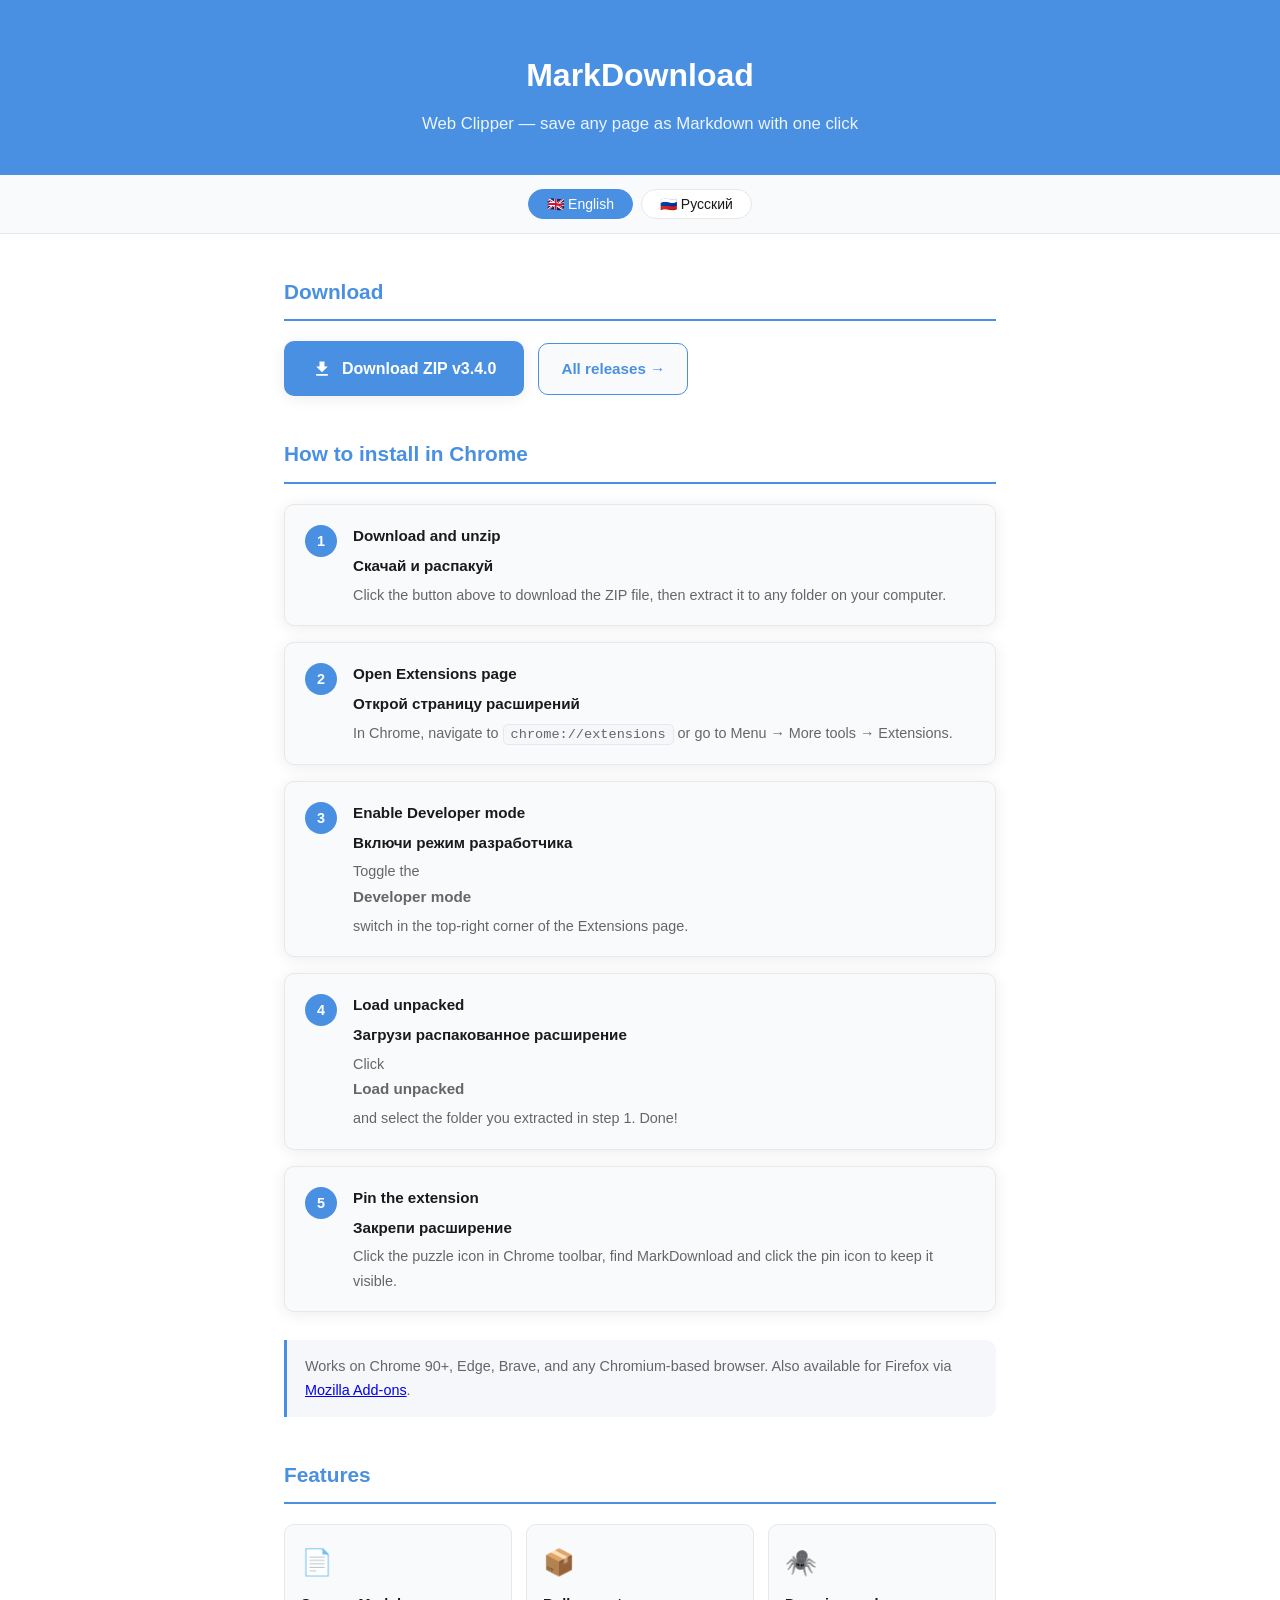
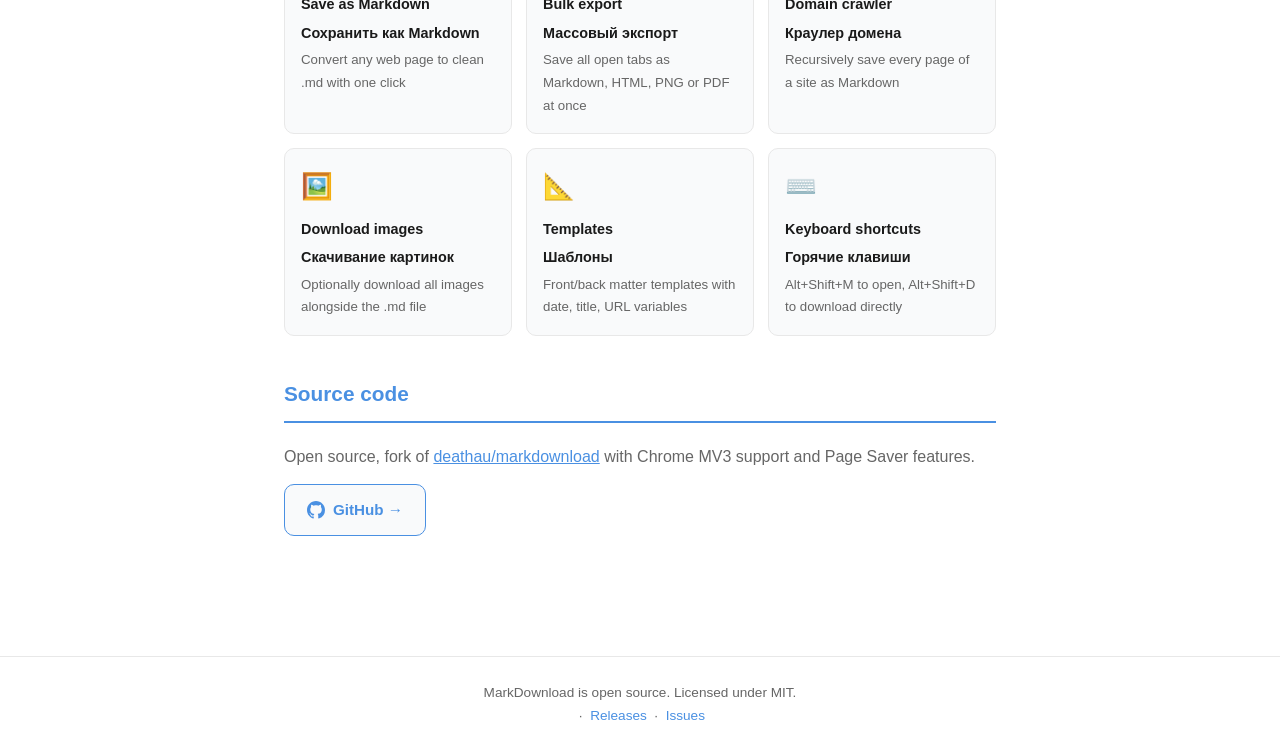
==== docs/index.html @ ad4c05be "Add GitHub Pages installation guide with EN/RU language switcher" ====
<!DOCTYPE html>
<html lang="en">
<head>
  <meta charset="UTF-8">
  <meta name="viewport" content="width=device-width, initial-scale=1.0">
  <title>MarkDownload — Installation Guide</title>
  <style>
    :root {
      --primary: #4A90E2;
      --bg: #ffffff;
      --fg: #1a1a1a;
      --muted: #666;
      --border: #e8e8e8;
      --code-bg: #f5f7fa;
      --card: #f9fafb;
      --radius: 10px;
      --shadow: 0 2px 16px rgba(0,0,0,0.08);
    }
    @media (prefers-color-scheme: dark) {
      :root {
        --bg: #1a1a2e;
        --fg: #e8e8e8;
        --muted: #999;
        --border: #2e2e4a;
        --code-bg: #252540;
        --card: #20203a;
        --shadow: 0 2px 16px rgba(0,0,0,0.4);
      }
    }
    * { box-sizing: border-box; margin: 0; padding: 0; }
    body {
      font-family: -apple-system, BlinkMacSystemFont, "Segoe UI", Roboto, sans-serif;
      background: var(--bg);
      color: var(--fg);
      line-height: 1.7;
      font-size: 16px;
    }
    header {
      background: var(--primary);
      color: #fff;
      padding: 48px 24px 36px;
      text-align: center;
    }
    header img { width: 72px; height: 72px; margin-bottom: 16px; border-radius: 16px; }
    header h1 { font-size: 2rem; font-weight: 700; margin-bottom: 8px; }
    header p { font-size: 1.05rem; opacity: 0.9; max-width: 520px; margin: 0 auto; }
    .lang-bar {
      display: flex;
      justify-content: center;
      gap: 8px;
      padding: 14px;
      background: var(--card);
      border-bottom: 1px solid var(--border);
    }
    .lang-btn {
      padding: 6px 18px;
      border: 1px solid var(--border);
      border-radius: 20px;
      background: var(--bg);
      color: var(--fg);
      cursor: pointer;
      font-size: 0.875rem;
      transition: all 0.2s;
    }
    .lang-btn.active {
      background: var(--primary);
      color: #fff;
      border-color: var(--primary);
    }
    .container { max-width: 760px; margin: 0 auto; padding: 40px 24px 80px; }
    .section { margin-bottom: 40px; }
    h2 {
      font-size: 1.3rem;
      font-weight: 700;
      margin-bottom: 20px;
      padding-bottom: 10px;
      border-bottom: 2px solid var(--primary);
      color: var(--primary);
    }
    .steps { display: flex; flex-direction: column; gap: 16px; }
    .step {
      display: flex;
      gap: 16px;
      background: var(--card);
      border: 1px solid var(--border);
      border-radius: var(--radius);
      padding: 18px 20px;
      box-shadow: var(--shadow);
    }
    .step-num {
      flex-shrink: 0;
      width: 32px;
      height: 32px;
      border-radius: 50%;
      background: var(--primary);
      color: #fff;
      display: flex;
      align-items: center;
      justify-content: center;
      font-weight: 700;
      font-size: 0.9rem;
      margin-top: 2px;
    }
    .step-body strong { display: block; margin-bottom: 4px; font-size: 0.95rem; }
    .step-body span { color: var(--muted); font-size: 0.9rem; }
    code {
      background: var(--code-bg);
      border: 1px solid var(--border);
      padding: 2px 7px;
      border-radius: 5px;
      font-family: "SF Mono", "Fira Code", monospace;
      font-size: 0.85rem;
    }
    .download-btn {
      display: inline-flex;
      align-items: center;
      gap: 10px;
      background: var(--primary);
      color: #fff;
      text-decoration: none;
      padding: 14px 28px;
      border-radius: var(--radius);
      font-weight: 600;
      font-size: 1rem;
      box-shadow: var(--shadow);
      transition: opacity 0.2s, transform 0.15s;
    }
    .download-btn:hover { opacity: 0.88; transform: translateY(-1px); }
    .download-btn svg { width: 20px; height: 20px; fill: #fff; }
    .btn-row { display: flex; gap: 14px; flex-wrap: wrap; align-items: center; margin-top: 8px; }
    .alt-btn {
      display: inline-flex;
      align-items: center;
      gap: 8px;
      background: var(--card);
      color: var(--primary);
      text-decoration: none;
      padding: 12px 22px;
      border-radius: var(--radius);
      font-weight: 600;
      font-size: 0.95rem;
      border: 1px solid var(--primary);
      transition: all 0.2s;
    }
    .alt-btn:hover { background: var(--primary); color: #fff; }
    .feature-grid {
      display: grid;
      grid-template-columns: repeat(auto-fill, minmax(220px, 1fr));
      gap: 14px;
    }
    .feature-card {
      background: var(--card);
      border: 1px solid var(--border);
      border-radius: var(--radius);
      padding: 16px;
    }
    .feature-card .icon { font-size: 1.6rem; margin-bottom: 8px; }
    .feature-card strong { display: block; margin-bottom: 4px; font-size: 0.9rem; }
    .feature-card span { color: var(--muted); font-size: 0.83rem; }
    .note {
      background: var(--code-bg);
      border-left: 3px solid var(--primary);
      padding: 14px 18px;
      border-radius: 0 var(--radius) var(--radius) 0;
      font-size: 0.9rem;
      color: var(--muted);
    }
    footer {
      text-align: center;
      padding: 24px;
      font-size: 0.85rem;
      color: var(--muted);
      border-top: 1px solid var(--border);
    }
    footer a { color: var(--primary); text-decoration: none; }
    [data-lang] { display: none; }
    [data-lang].visible { display: block; }
    .inline-flex { display: inline-flex !important; }
  </style>
</head>
<body>

<header>
  <img src="https://raw.githubusercontent.com/neo37/markdownload/main/src/icons/appicon-128x128.png"
       onerror="this.style.display='none'" alt="MarkDownload icon">
  <h1>MarkDownload</h1>
  <p data-lang="en" class="visible">Web Clipper — save any page as Markdown with one click</p>
  <p data-lang="ru">Веб-клипер — сохраняй любую страницу как Markdown одним кликом</p>
</header>

<div class="lang-bar">
  <button class="lang-btn active" onclick="setLang('en')">🇬🇧 English</button>
  <button class="lang-btn" onclick="setLang('ru')">🇷🇺 Русский</button>
</div>

<div class="container">

  <!-- DOWNLOAD SECTION -->
  <div class="section">
    <h2 data-lang="en" class="visible">Download</h2>
    <h2 data-lang="ru">Скачать</h2>

    <div class="btn-row">
      <a class="download-btn" href="https://github.com/neo37/markdownload/releases/latest/download/markdownload-v3.4.0.zip" id="dl-zip">
        <svg viewBox="0 0 24 24"><path d="M19 9h-4V3H9v6H5l7 7 7-7zM5 18v2h14v-2H5z"/></svg>
        <span data-lang="en" class="visible">Download ZIP v3.4.0</span>
        <span data-lang="ru">Скачать ZIP v3.4.0</span>
      </a>
      <a class="alt-btn" href="https://github.com/neo37/markdownload/releases/latest" target="_blank">
        <span data-lang="en" class="visible">All releases →</span>
        <span data-lang="ru">Все релизы →</span>
      </a>
    </div>
  </div>

  <!-- INSTALL SECTION -->
  <div class="section">
    <h2 data-lang="en" class="visible">How to install in Chrome</h2>
    <h2 data-lang="ru">Как установить в Chrome</h2>

    <div class="steps">
      <div class="step">
        <div class="step-num">1</div>
        <div class="step-body">
          <strong data-lang="en" class="visible">Download and unzip</strong>
          <strong data-lang="ru">Скачай и распакуй</strong>
          <span data-lang="en" class="visible">Click the button above to download the ZIP file, then extract it to any folder on your computer.</span>
          <span data-lang="ru">Нажми кнопку выше, скачай ZIP-архив и распакуй его в любую папку на компьютере.</span>
        </div>
      </div>
      <div class="step">
        <div class="step-num">2</div>
        <div class="step-body">
          <strong data-lang="en" class="visible">Open Extensions page</strong>
          <strong data-lang="ru">Открой страницу расширений</strong>
          <span data-lang="en" class="visible">In Chrome, navigate to <code>chrome://extensions</code> or go to Menu → More tools → Extensions.</span>
          <span data-lang="ru">В Chrome открой <code>chrome://extensions</code> или перейди в Меню → Дополнительные инструменты → Расширения.</span>
        </div>
      </div>
      <div class="step">
        <div class="step-num">3</div>
        <div class="step-body">
          <strong data-lang="en" class="visible">Enable Developer mode</strong>
          <strong data-lang="ru">Включи режим разработчика</strong>
          <span data-lang="en" class="visible">Toggle the <strong>Developer mode</strong> switch in the top-right corner of the Extensions page.</span>
          <span data-lang="ru">Переключи тумблер <strong>Режим разработчика</strong> в правом верхнем углу страницы расширений.</span>
        </div>
      </div>
      <div class="step">
        <div class="step-num">4</div>
        <div class="step-body">
          <strong data-lang="en" class="visible">Load unpacked</strong>
          <strong data-lang="ru">Загрузи распакованное расширение</strong>
          <span data-lang="en" class="visible">Click <strong>Load unpacked</strong> and select the folder you extracted in step 1. Done!</span>
          <span data-lang="ru">Нажми <strong>Загрузить распакованное</strong> и выбери папку из шага 1. Готово!</span>
        </div>
      </div>
      <div class="step">
        <div class="step-num">5</div>
        <div class="step-body">
          <strong data-lang="en" class="visible">Pin the extension</strong>
          <strong data-lang="ru">Закрепи расширение</strong>
          <span data-lang="en" class="visible">Click the puzzle icon in Chrome toolbar, find MarkDownload and click the pin icon to keep it visible.</span>
          <span data-lang="ru">Нажми иконку пазла на панели Chrome, найди MarkDownload и нажми иконку закрепления.</span>
        </div>
      </div>
    </div>

    <br>
    <div class="note" data-lang="en">
      Works on Chrome 90+, Edge, Brave, and any Chromium-based browser. Also available for Firefox via <a href="https://addons.mozilla.org/en-US/firefox/addon/markdownload/" target="_blank">Mozilla Add-ons</a>.
    </div>
    <div class="note" data-lang="ru">
      Работает в Chrome 90+, Edge, Brave и любом браузере на Chromium. Также доступно для Firefox через <a href="https://addons.mozilla.org/ru/firefox/addon/markdownload/" target="_blank">Mozilla Add-ons</a>.
    </div>
  </div>

  <!-- FEATURES SECTION -->
  <div class="section">
    <h2 data-lang="en" class="visible">Features</h2>
    <h2 data-lang="ru">Возможности</h2>

    <div class="feature-grid">
      <div class="feature-card">
        <div class="icon">📄</div>
        <strong data-lang="en" class="visible">Save as Markdown</strong>
        <strong data-lang="ru">Сохранить как Markdown</strong>
        <span data-lang="en" class="visible">Convert any web page to clean .md with one click</span>
        <span data-lang="ru">Конвертируй любую страницу в чистый .md одним кликом</span>
      </div>
      <div class="feature-card">
        <div class="icon">📦</div>
        <strong data-lang="en" class="visible">Bulk export</strong>
        <strong data-lang="ru">Массовый экспорт</strong>
        <span data-lang="en" class="visible">Save all open tabs as Markdown, HTML, PNG or PDF at once</span>
        <span data-lang="ru">Сохрани все вкладки как Markdown, HTML, PNG или PDF одним действием</span>
      </div>
      <div class="feature-card">
        <div class="icon">🕷️</div>
        <strong data-lang="en" class="visible">Domain crawler</strong>
        <strong data-lang="ru">Краулер домена</strong>
        <span data-lang="en" class="visible">Recursively save every page of a site as Markdown</span>
        <span data-lang="ru">Рекурсивно сохрани весь сайт как Markdown</span>
      </div>
      <div class="feature-card">
        <div class="icon">🖼️</div>
        <strong data-lang="en" class="visible">Download images</strong>
        <strong data-lang="ru">Скачивание картинок</strong>
        <span data-lang="en" class="visible">Optionally download all images alongside the .md file</span>
        <span data-lang="ru">Опционально скачивай все изображения вместе с .md файлом</span>
      </div>
      <div class="feature-card">
        <div class="icon">📐</div>
        <strong data-lang="en" class="visible">Templates</strong>
        <strong data-lang="ru">Шаблоны</strong>
        <span data-lang="en" class="visible">Front/back matter templates with date, title, URL variables</span>
        <span data-lang="ru">Шаблоны front/back matter с переменными: дата, заголовок, URL</span>
      </div>
      <div class="feature-card">
        <div class="icon">⌨️</div>
        <strong data-lang="en" class="visible">Keyboard shortcuts</strong>
        <strong data-lang="ru">Горячие клавиши</strong>
        <span data-lang="en" class="visible">Alt+Shift+M to open, Alt+Shift+D to download directly</span>
        <span data-lang="ru">Alt+Shift+M для открытия, Alt+Shift+D для сохранения</span>
      </div>
    </div>
  </div>

  <!-- SOURCE SECTION -->
  <div class="section">
    <h2 data-lang="en" class="visible">Source code</h2>
    <h2 data-lang="ru">Исходный код</h2>
    <p data-lang="en" class="visible" style="margin-bottom:14px;color:var(--muted)">
      Open source, fork of <a href="https://github.com/deathau/markdownload" target="_blank" style="color:var(--primary)">deathau/markdownload</a> with Chrome MV3 support and Page Saver features.
    </p>
    <p data-lang="ru" style="margin-bottom:14px;color:var(--muted)">
      Открытый исходный код, форк <a href="https://github.com/deathau/markdownload" target="_blank" style="color:var(--primary)">deathau/markdownload</a> с поддержкой Chrome MV3 и функциями Page Saver.
    </p>
    <a class="alt-btn" href="https://github.com/neo37/markdownload" target="_blank">
      <svg width="18" height="18" viewBox="0 0 24 24" fill="currentColor"><path d="M12 0C5.37 0 0 5.37 0 12c0 5.31 3.435 9.795 8.205 11.385.6.105.825-.255.825-.57 0-.285-.015-1.23-.015-2.235-3.015.555-3.795-.735-4.035-1.41-.135-.345-.72-1.41-1.23-1.695-.42-.225-1.02-.78-.015-.795.945-.015 1.62.87 1.845 1.23 1.08 1.815 2.805 1.305 3.495.99.105-.78.42-1.305.765-1.605-2.67-.3-5.46-1.335-5.46-5.925 0-1.305.465-2.385 1.23-3.225-.12-.3-.54-1.53.12-3.18 0 0 1.005-.315 3.3 1.23.96-.27 1.98-.405 3-.405s2.04.135 3 .405c2.295-1.56 3.3-1.23 3.3-1.23.66 1.65.24 2.88.12 3.18.765.84 1.23 1.905 1.23 3.225 0 4.605-2.805 5.625-5.475 5.925.435.375.81 1.095.81 2.22 0 1.605-.015 2.895-.015 3.3 0 .315.225.69.825.57A12.02 12.02 0 0 0 24 12c0-6.63-5.37-12-12-12z"/></svg>
      GitHub →
    </a>
  </div>

</div>

<footer>
  <span data-lang="en" class="visible">MarkDownload is open source. Licensed under MIT.</span>
  <span data-lang="ru">MarkDownload — открытый исходный код. Лицензия MIT.</span>
  &nbsp;·&nbsp;
  <a href="https://github.com/neo37/markdownload/releases" target="_blank">Releases</a>
  &nbsp;·&nbsp;
  <a href="https://github.com/neo37/markdownload/issues" target="_blank">Issues</a>
</footer>

<script>
  const LANGS = ['en', 'ru'];

  function setLang(lang) {
    document.documentElement.lang = lang;
    LANGS.forEach(l => {
      document.querySelectorAll(`[data-lang="${l}"]`).forEach(el => {
        el.classList.toggle('visible', l === lang);
      });
      document.querySelectorAll('.lang-btn').forEach((btn, i) => {
        btn.classList.toggle('active', LANGS[i] === lang);
      });
    });
    localStorage.setItem('lang', lang);
  }

  // Auto-detect language
  const saved = localStorage.getItem('lang');
  const browser = (navigator.language || navigator.userLanguage || 'en').substring(0, 2).toLowerCase();
  setLang(saved || (browser === 'ru' ? 'ru' : 'en'));
</script>

</body>
</html>
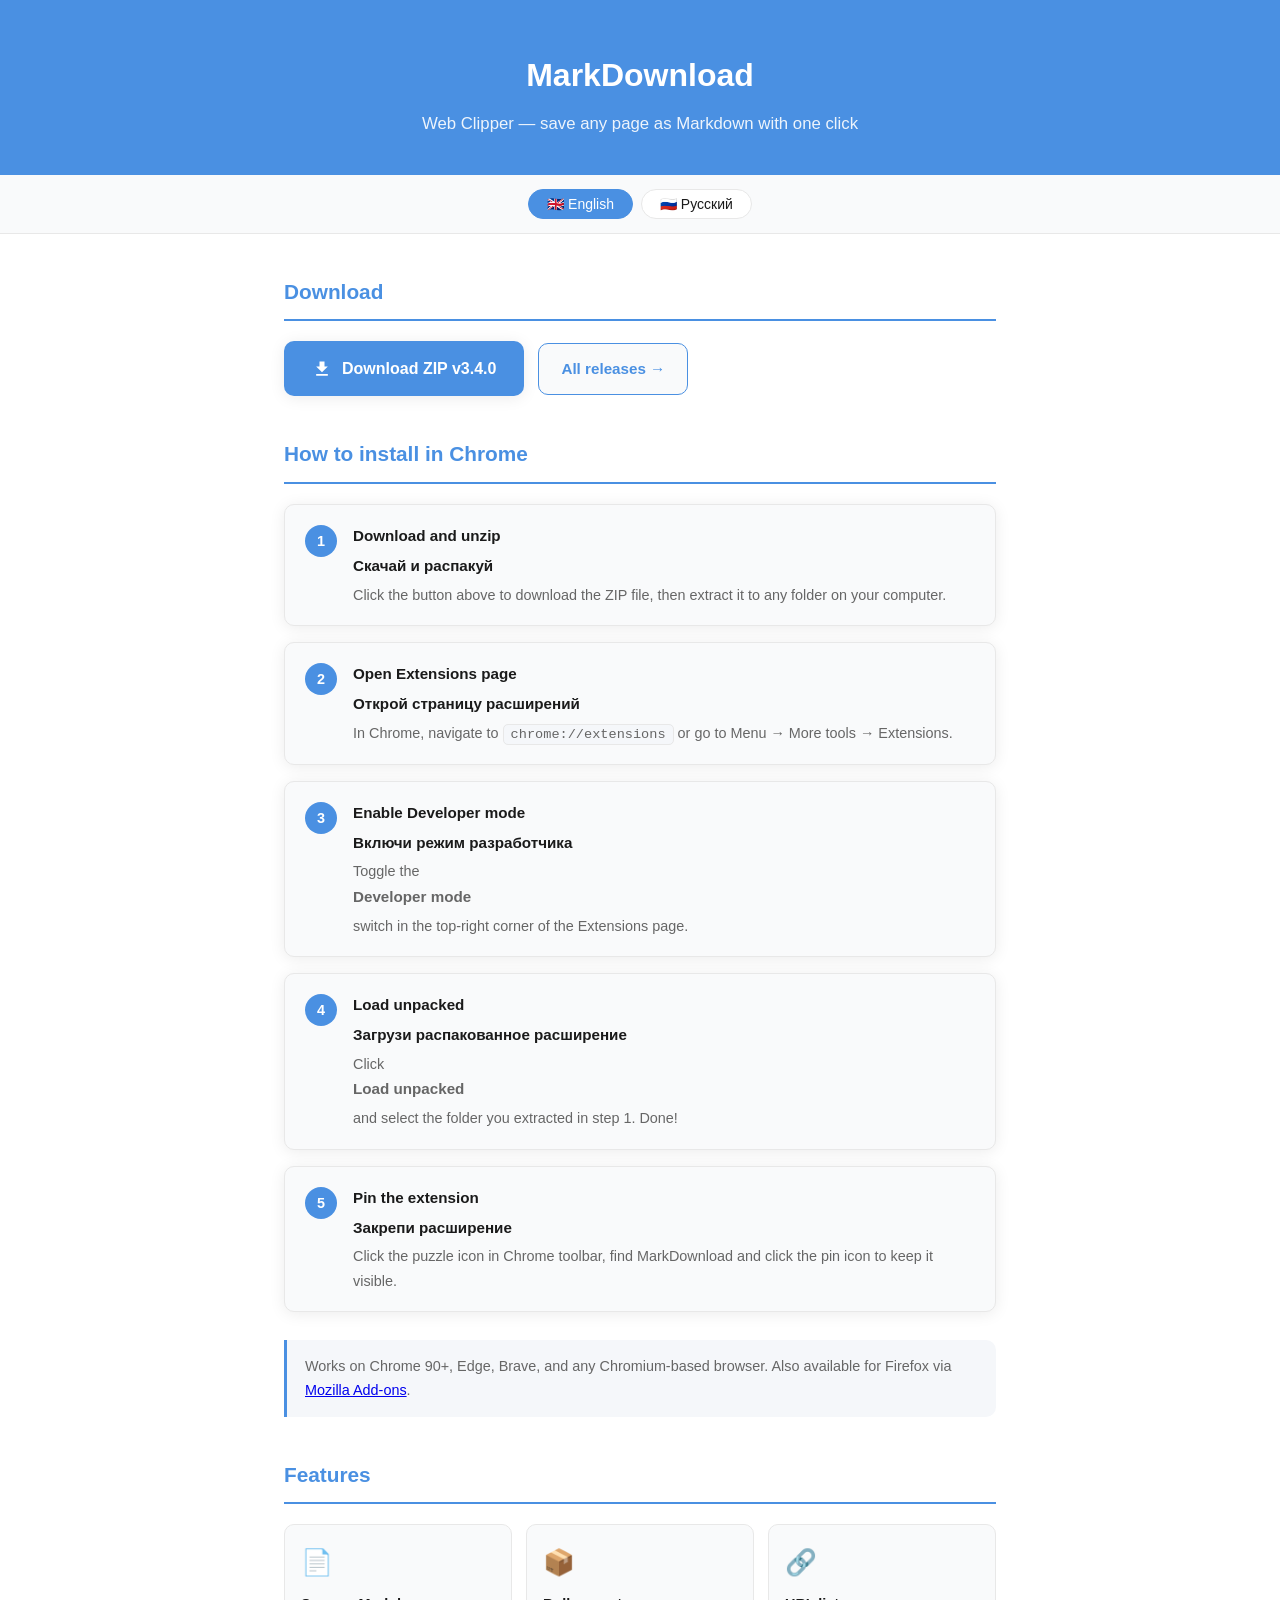
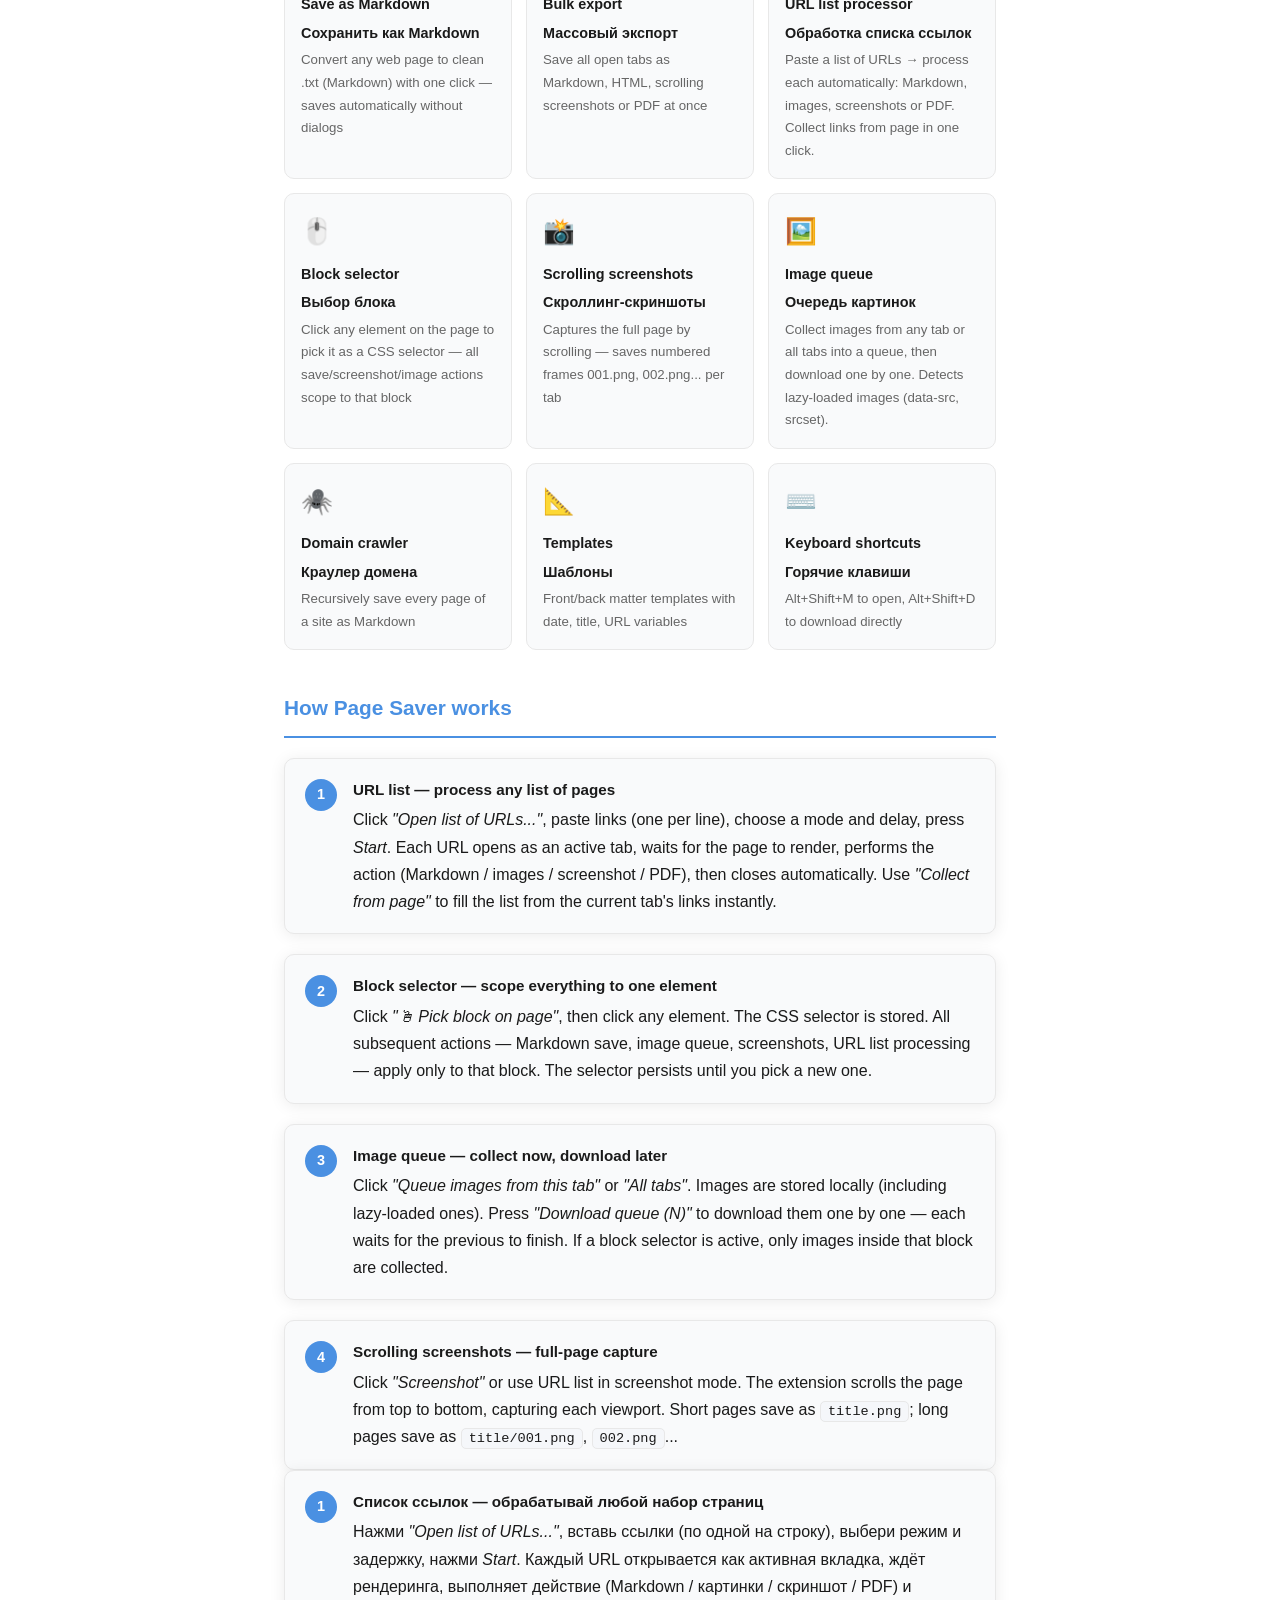
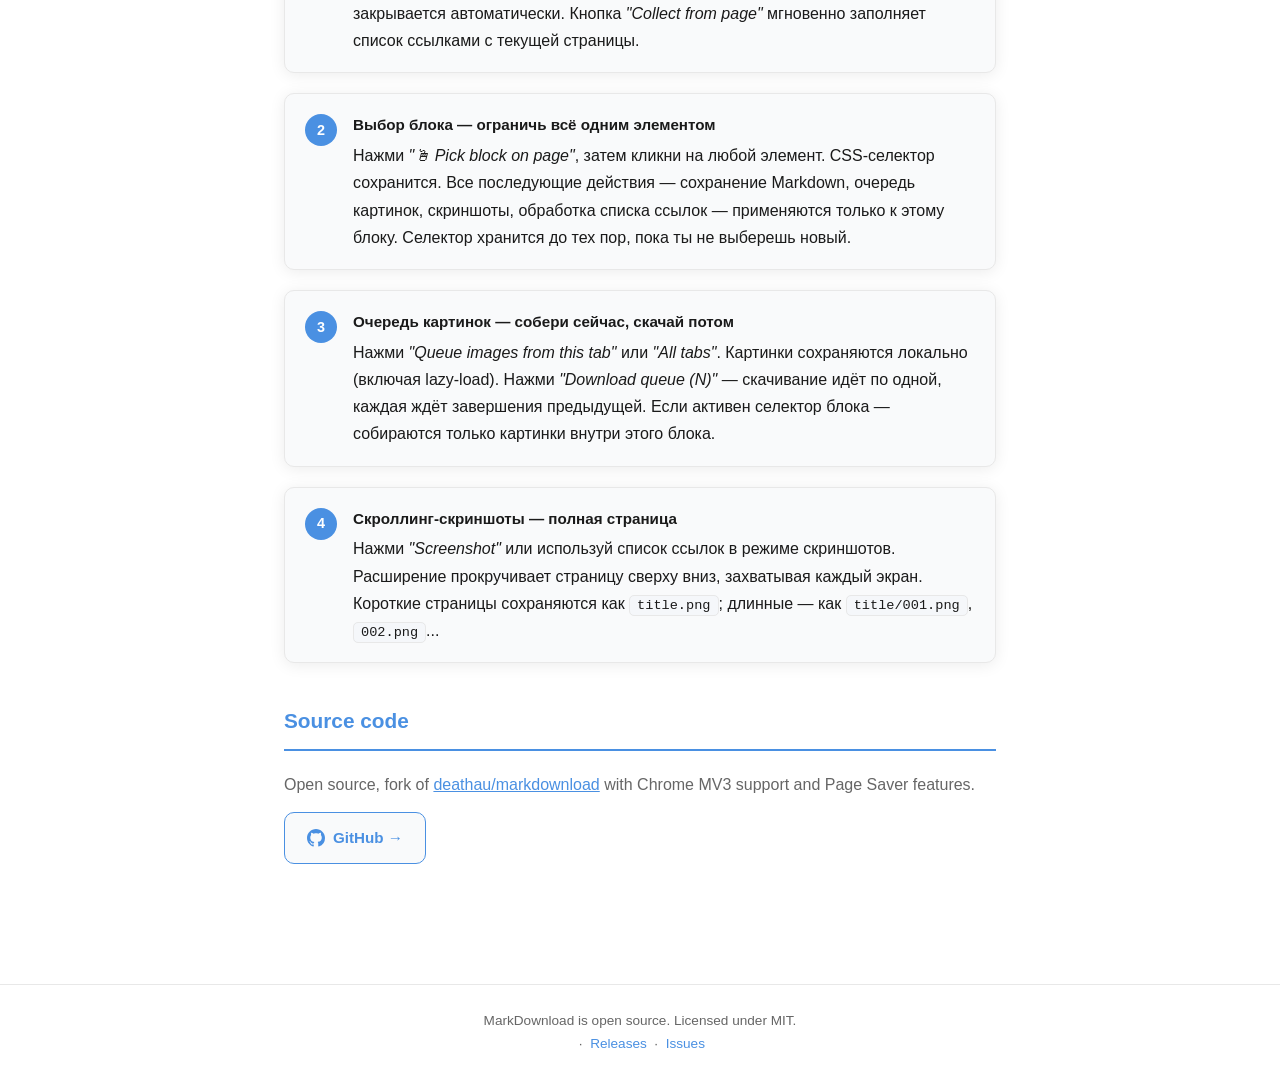
==== commit fc3c806a: "Update docs: add 3.5.0 features and How Page Saver works section New feature cards: URL list process" ====
--- a/docs/index.html
+++ b/docs/index.html
@@ -285,15 +285,43 @@
         <div class="icon">📄</div>
         <strong data-lang="en" class="visible">Save as Markdown</strong>
         <strong data-lang="ru">Сохранить как Markdown</strong>
-        <span data-lang="en" class="visible">Convert any web page to clean .md with one click</span>
-        <span data-lang="ru">Конвертируй любую страницу в чистый .md одним кликом</span>
+        <span data-lang="en" class="visible">Convert any web page to clean .txt (Markdown) with one click — saves automatically without dialogs</span>
+        <span data-lang="ru">Конвертируй любую страницу в .txt (Markdown) одним кликом — сохраняется автоматически без диалогов</span>
       </div>
       <div class="feature-card">
         <div class="icon">📦</div>
         <strong data-lang="en" class="visible">Bulk export</strong>
         <strong data-lang="ru">Массовый экспорт</strong>
-        <span data-lang="en" class="visible">Save all open tabs as Markdown, HTML, PNG or PDF at once</span>
-        <span data-lang="ru">Сохрани все вкладки как Markdown, HTML, PNG или PDF одним действием</span>
+        <span data-lang="en" class="visible">Save all open tabs as Markdown, HTML, scrolling screenshots or PDF at once</span>
+        <span data-lang="ru">Сохрани все вкладки как Markdown, HTML, скроллинг-скриншоты или PDF одним действием</span>
+      </div>
+      <div class="feature-card">
+        <div class="icon">🔗</div>
+        <strong data-lang="en" class="visible">URL list processor</strong>
+        <strong data-lang="ru">Обработка списка ссылок</strong>
+        <span data-lang="en" class="visible">Paste a list of URLs → process each automatically: Markdown, images, screenshots or PDF. Collect links from page in one click.</span>
+        <span data-lang="ru">Вставь список ссылок → каждая обрабатывается автоматически: Markdown, картинки, скриншоты или PDF. Собери ссылки со страницы одним кликом.</span>
+      </div>
+      <div class="feature-card">
+        <div class="icon">🖱️</div>
+        <strong data-lang="en" class="visible">Block selector</strong>
+        <strong data-lang="ru">Выбор блока</strong>
+        <span data-lang="en" class="visible">Click any element on the page to pick it as a CSS selector — all save/screenshot/image actions scope to that block</span>
+        <span data-lang="ru">Кликни на любой элемент страницы — все действия (сохранение, скриншот, картинки) ограничатся этим блоком</span>
+      </div>
+      <div class="feature-card">
+        <div class="icon">📸</div>
+        <strong data-lang="en" class="visible">Scrolling screenshots</strong>
+        <strong data-lang="ru">Скроллинг-скриншоты</strong>
+        <span data-lang="en" class="visible">Captures the full page by scrolling — saves numbered frames 001.png, 002.png... per tab</span>
+        <span data-lang="ru">Снимает всю страницу прокруткой — сохраняет пронумерованные кадры 001.png, 002.png...</span>
+      </div>
+      <div class="feature-card">
+        <div class="icon">🖼️</div>
+        <strong data-lang="en" class="visible">Image queue</strong>
+        <strong data-lang="ru">Очередь картинок</strong>
+        <span data-lang="en" class="visible">Collect images from any tab or all tabs into a queue, then download one by one. Detects lazy-loaded images (data-src, srcset).</span>
+        <span data-lang="ru">Собери картинки с вкладки или всех вкладок в очередь, скачай по одной. Определяет lazy-load изображения (data-src, srcset).</span>
       </div>
       <div class="feature-card">
         <div class="icon">🕷️</div>
@@ -303,13 +331,6 @@
         <span data-lang="ru">Рекурсивно сохрани весь сайт как Markdown</span>
       </div>
       <div class="feature-card">
-        <div class="icon">🖼️</div>
-        <strong data-lang="en" class="visible">Download images</strong>
-        <strong data-lang="ru">Скачивание картинок</strong>
-        <span data-lang="en" class="visible">Optionally download all images alongside the .md file</span>
-        <span data-lang="ru">Опционально скачивай все изображения вместе с .md файлом</span>
-      </div>
-      <div class="feature-card">
         <div class="icon">📐</div>
         <strong data-lang="en" class="visible">Templates</strong>
         <strong data-lang="ru">Шаблоны</strong>
@@ -322,6 +343,90 @@
         <strong data-lang="ru">Горячие клавиши</strong>
         <span data-lang="en" class="visible">Alt+Shift+M to open, Alt+Shift+D to download directly</span>
         <span data-lang="ru">Alt+Shift+M для открытия, Alt+Shift+D для сохранения</span>
+      </div>
+    </div>
+  </div>
+
+  <!-- HOW IT WORKS -->
+  <div class="section">
+    <h2 data-lang="en" class="visible">How Page Saver works</h2>
+    <h2 data-lang="ru">Как работает Page Saver</h2>
+
+    <div data-lang="en" class="visible" style="display:flex;flex-direction:column;gap:20px">
+      <div class="step">
+        <div class="step-num">1</div>
+        <div class="step-body">
+          <strong>URL list — process any list of pages</strong>
+          Click <em>"Open list of URLs..."</em>, paste links (one per line), choose a mode and delay, press <em>Start</em>.
+          Each URL opens as an active tab, waits for the page to render, performs the action (Markdown / images / screenshot / PDF), then closes automatically.
+          Use <em>"Collect from page"</em> to fill the list from the current tab's links instantly.
+        </div>
+      </div>
+      <div class="step">
+        <div class="step-num">2</div>
+        <div class="step-body">
+          <strong>Block selector — scope everything to one element</strong>
+          Click <em>"🖱 Pick block on page"</em>, then click any element. The CSS selector is stored.
+          All subsequent actions — Markdown save, image queue, screenshots, URL list processing — apply only to that block.
+          The selector persists until you pick a new one.
+        </div>
+      </div>
+      <div class="step">
+        <div class="step-num">3</div>
+        <div class="step-body">
+          <strong>Image queue — collect now, download later</strong>
+          Click <em>"Queue images from this tab"</em> or <em>"All tabs"</em>. Images are stored locally (including lazy-loaded ones).
+          Press <em>"Download queue (N)"</em> to download them one by one — each waits for the previous to finish.
+          If a block selector is active, only images inside that block are collected.
+        </div>
+      </div>
+      <div class="step">
+        <div class="step-num">4</div>
+        <div class="step-body">
+          <strong>Scrolling screenshots — full-page capture</strong>
+          Click <em>"Screenshot"</em> or use URL list in screenshot mode.
+          The extension scrolls the page from top to bottom, capturing each viewport.
+          Short pages save as <code>title.png</code>; long pages save as <code>title/001.png</code>, <code>002.png</code>...
+        </div>
+      </div>
+    </div>
+
+    <div data-lang="ru" style="display:flex;flex-direction:column;gap:20px">
+      <div class="step">
+        <div class="step-num">1</div>
+        <div class="step-body">
+          <strong>Список ссылок — обрабатывай любой набор страниц</strong>
+          Нажми <em>"Open list of URLs..."</em>, вставь ссылки (по одной на строку), выбери режим и задержку, нажми <em>Start</em>.
+          Каждый URL открывается как активная вкладка, ждёт рендеринга, выполняет действие (Markdown / картинки / скриншот / PDF) и закрывается автоматически.
+          Кнопка <em>"Collect from page"</em> мгновенно заполняет список ссылками с текущей страницы.
+        </div>
+      </div>
+      <div class="step">
+        <div class="step-num">2</div>
+        <div class="step-body">
+          <strong>Выбор блока — ограничь всё одним элементом</strong>
+          Нажми <em>"🖱 Pick block on page"</em>, затем кликни на любой элемент. CSS-селектор сохранится.
+          Все последующие действия — сохранение Markdown, очередь картинок, скриншоты, обработка списка ссылок — применяются только к этому блоку.
+          Селектор хранится до тех пор, пока ты не выберешь новый.
+        </div>
+      </div>
+      <div class="step">
+        <div class="step-num">3</div>
+        <div class="step-body">
+          <strong>Очередь картинок — собери сейчас, скачай потом</strong>
+          Нажми <em>"Queue images from this tab"</em> или <em>"All tabs"</em>. Картинки сохраняются локально (включая lazy-load).
+          Нажми <em>"Download queue (N)"</em> — скачивание идёт по одной, каждая ждёт завершения предыдущей.
+          Если активен селектор блока — собираются только картинки внутри этого блока.
+        </div>
+      </div>
+      <div class="step">
+        <div class="step-num">4</div>
+        <div class="step-body">
+          <strong>Скроллинг-скриншоты — полная страница</strong>
+          Нажми <em>"Screenshot"</em> или используй список ссылок в режиме скриншотов.
+          Расширение прокручивает страницу сверху вниз, захватывая каждый экран.
+          Короткие страницы сохраняются как <code>title.png</code>; длинные — как <code>title/001.png</code>, <code>002.png</code>...
+        </div>
       </div>
     </div>
   </div>
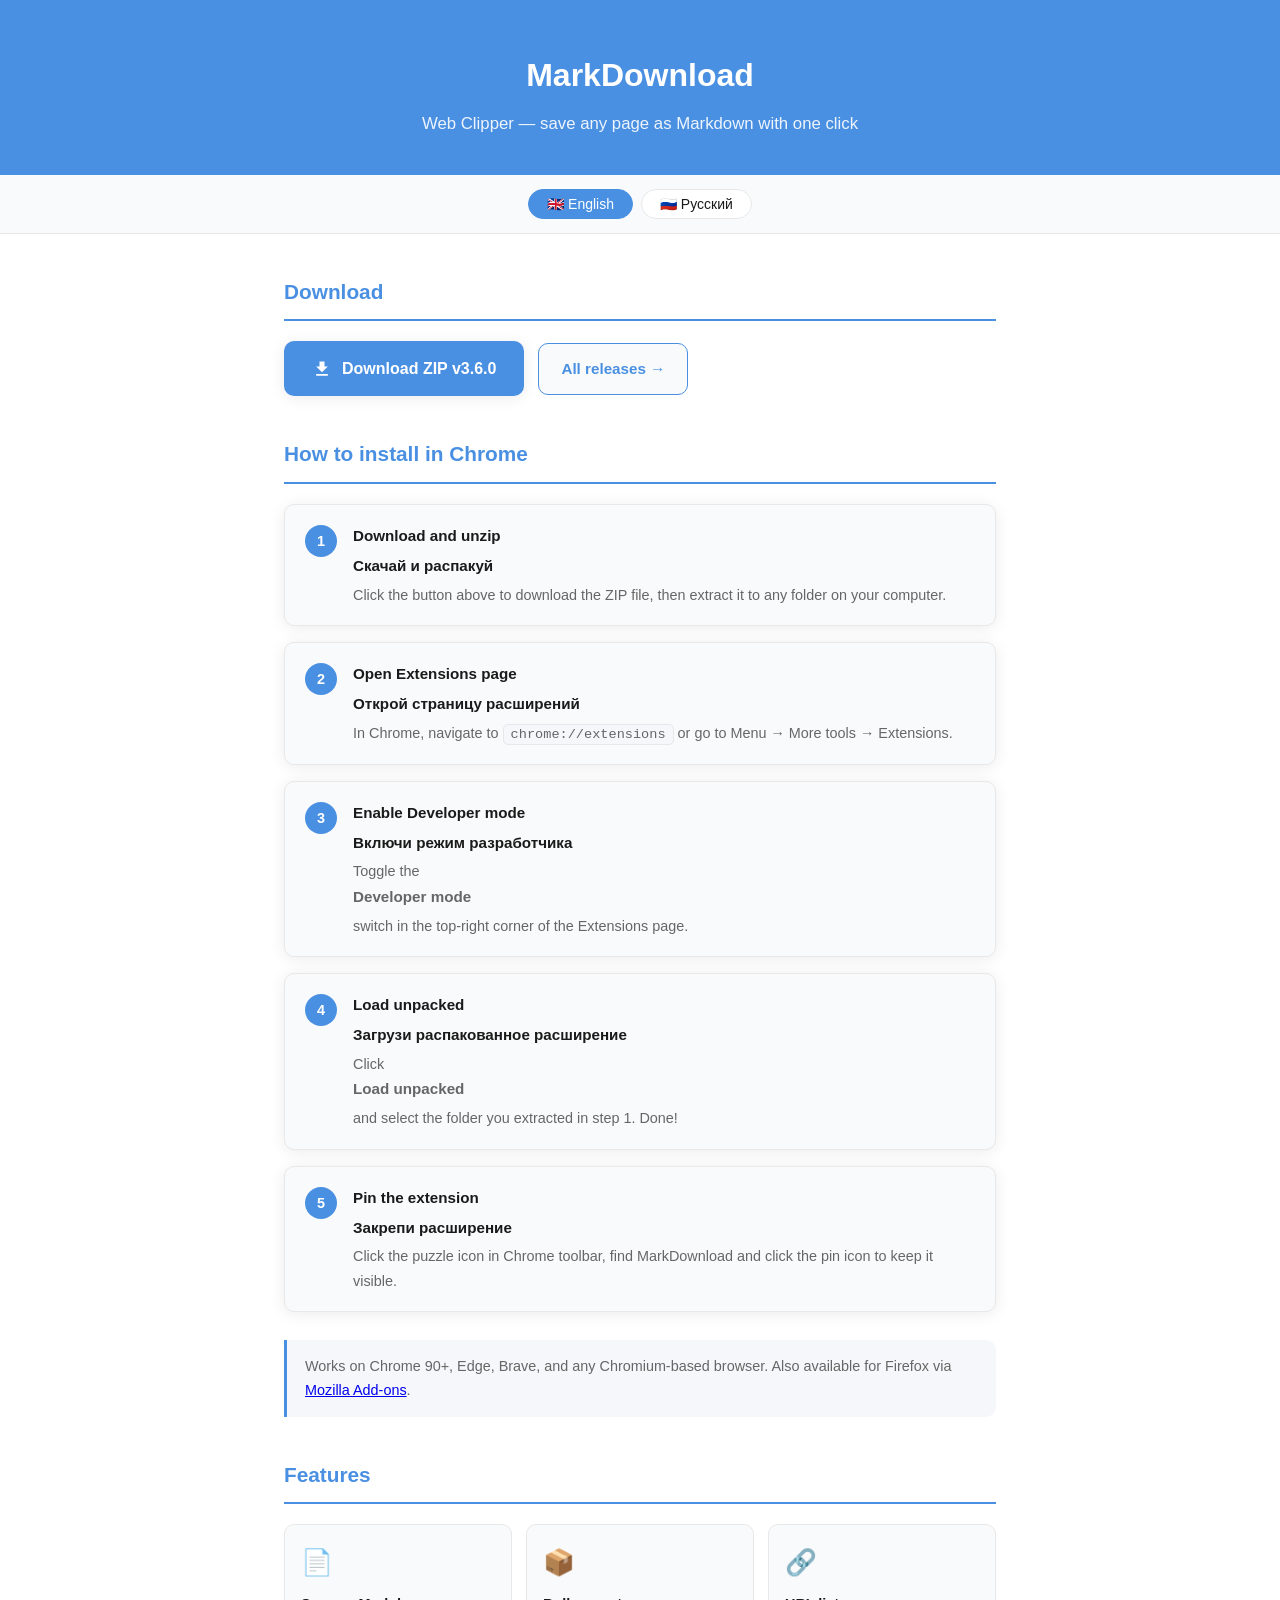
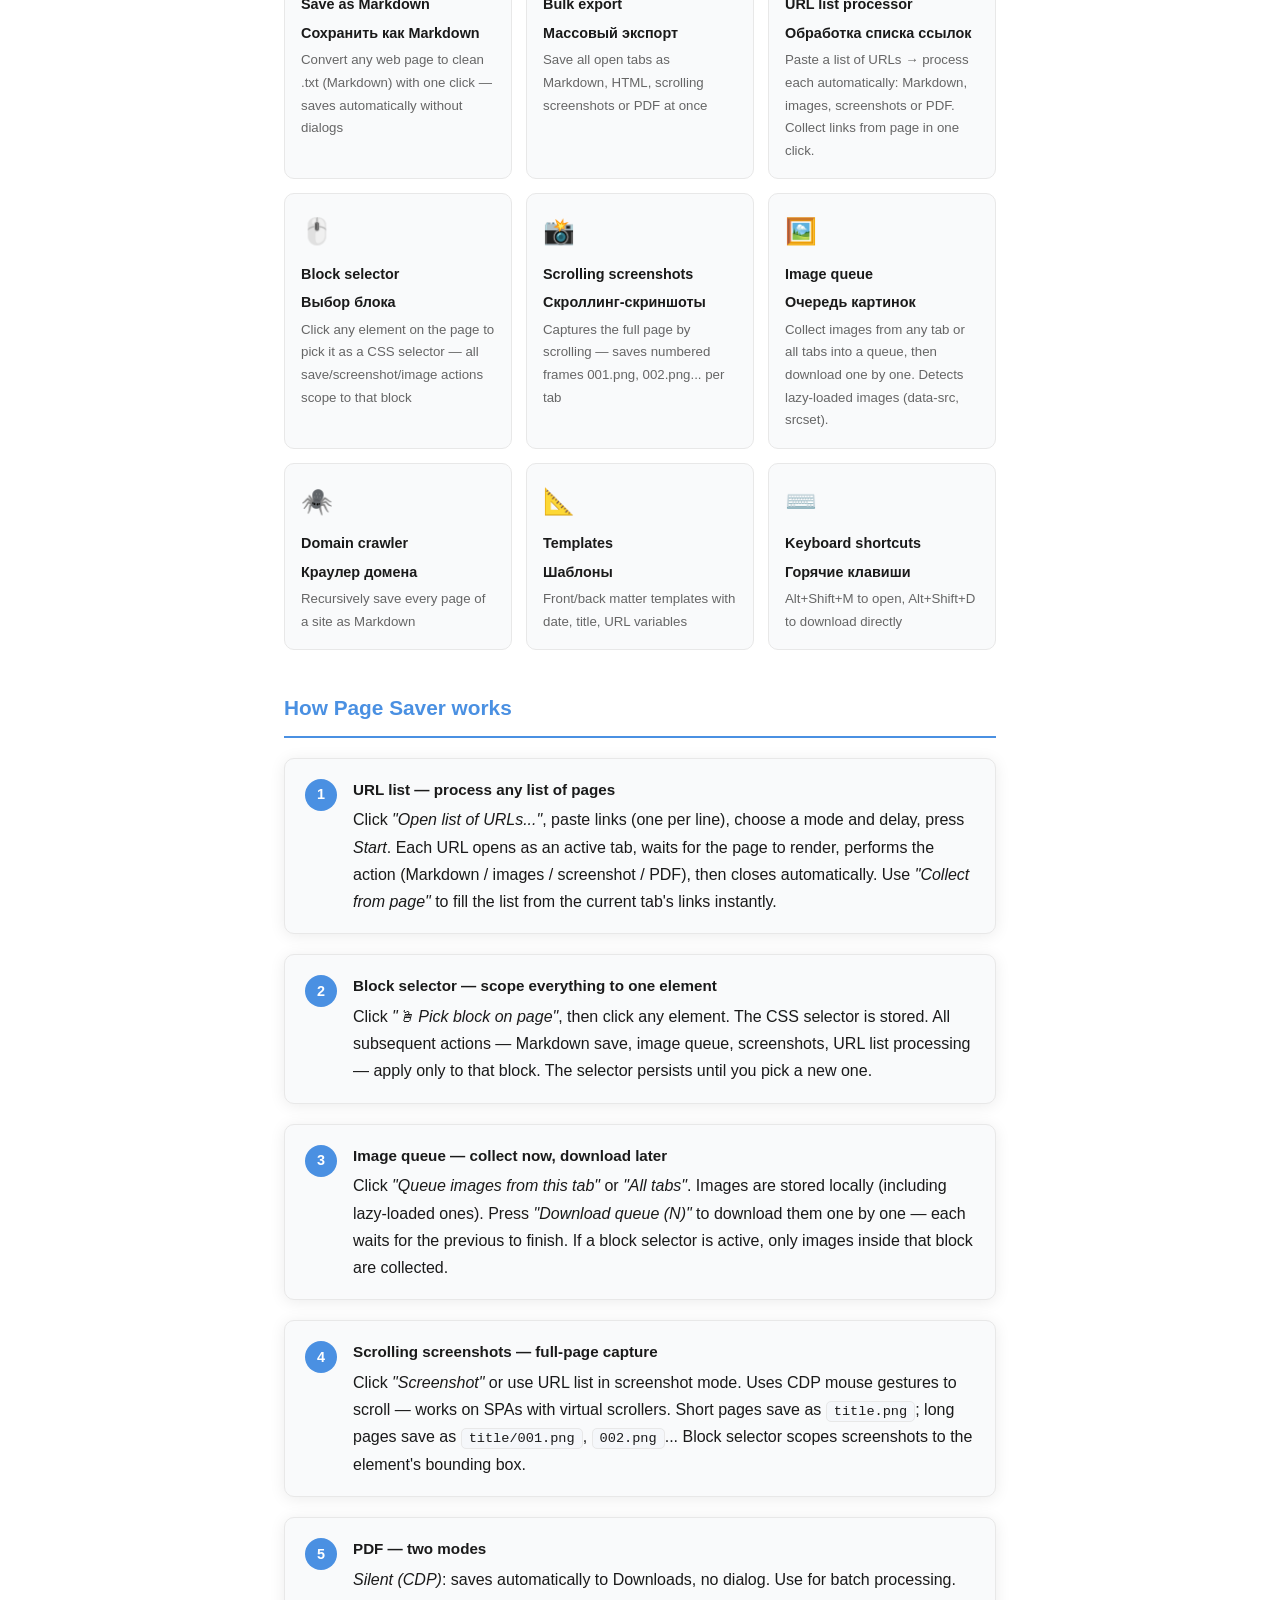
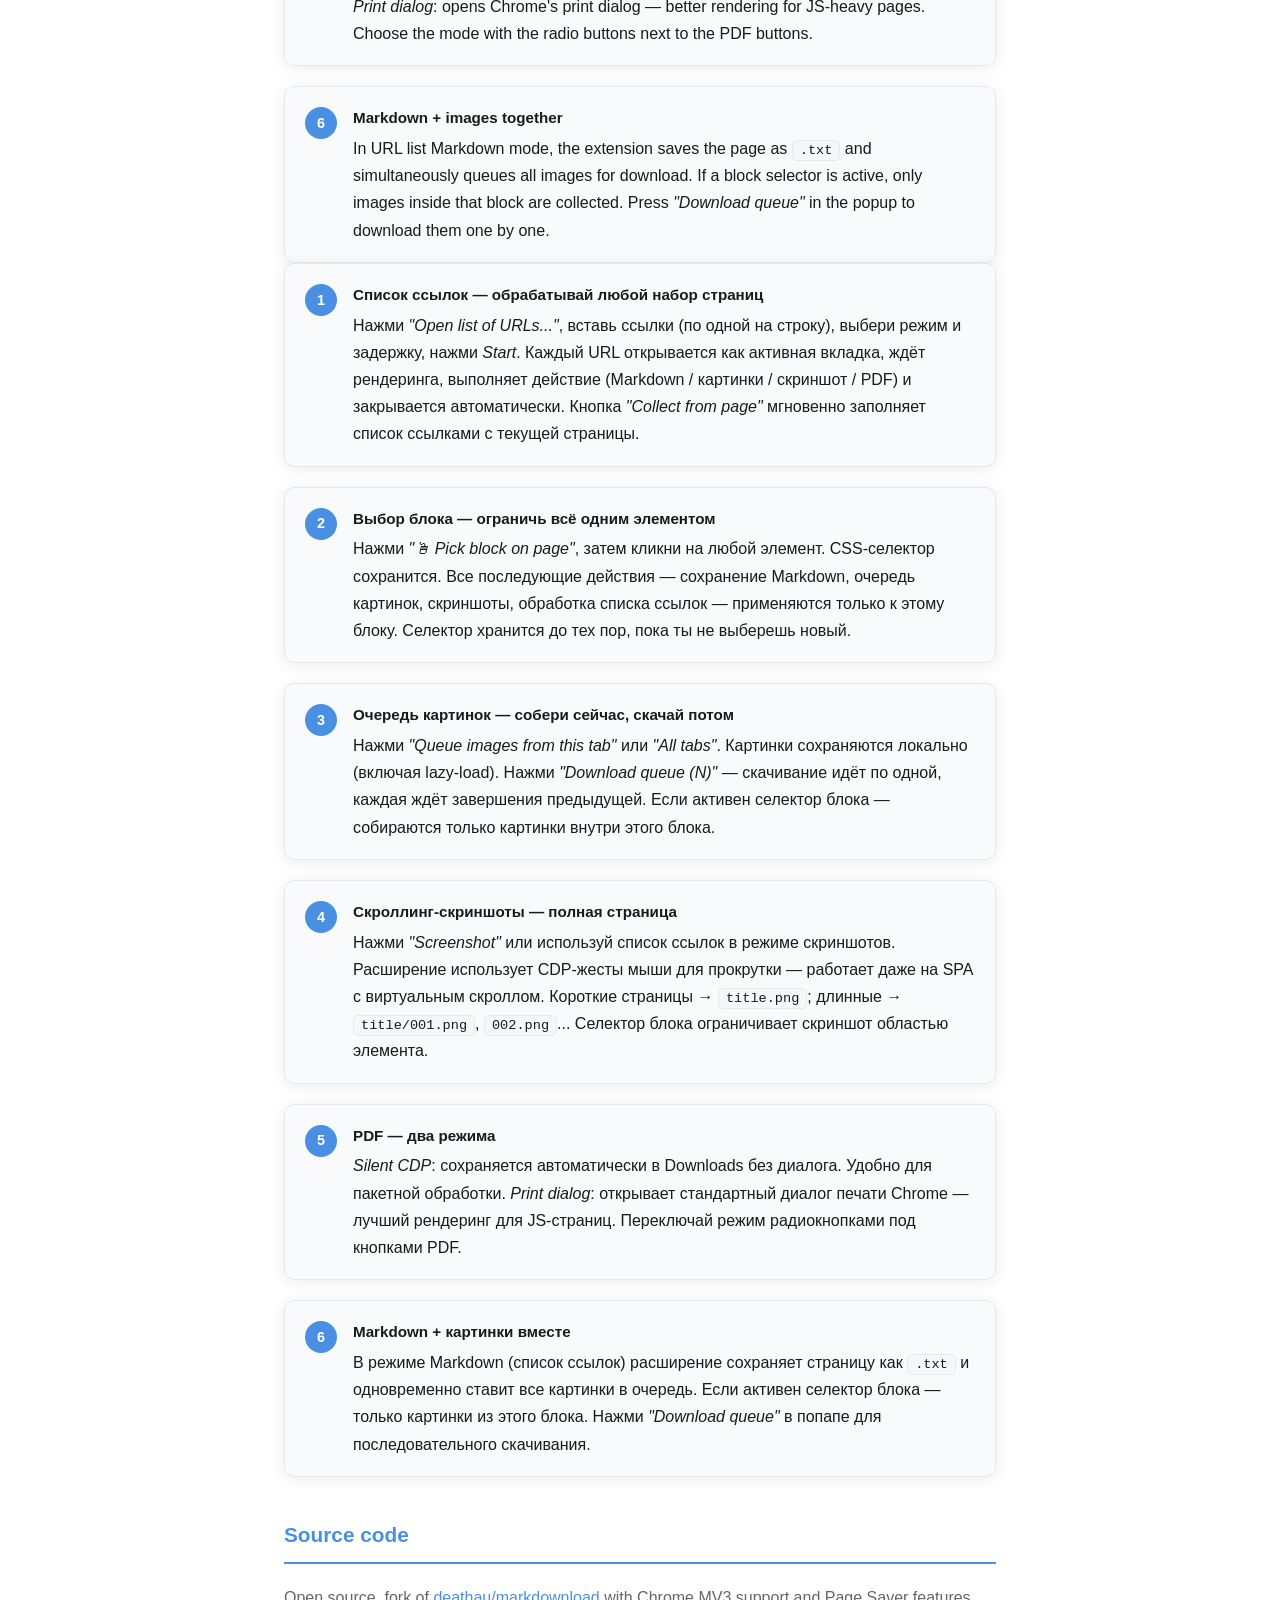
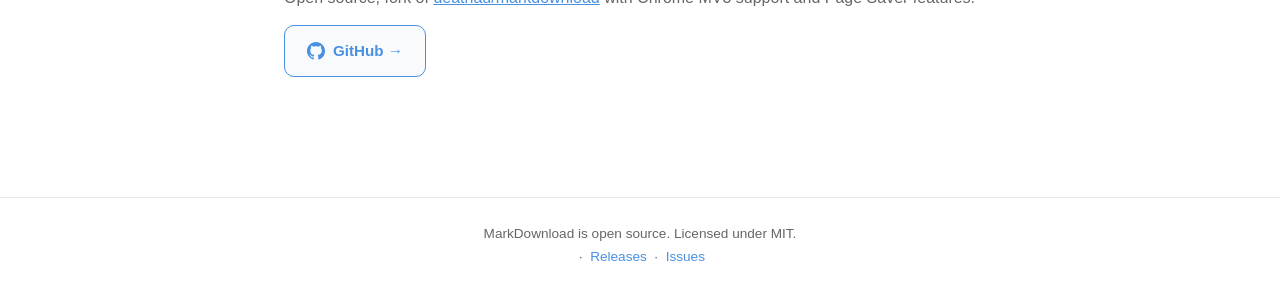
==== commit d7662790: "Bump version to 3.6.0 Co-Authored-By: neo3610 <neo3610@users.noreply.github.com>" ====
--- a/docs/index.html
+++ b/docs/index.html
@@ -201,10 +201,10 @@
     <h2 data-lang="ru">Скачать</h2>
 
     <div class="btn-row">
-      <a class="download-btn" href="https://github.com/neo37/markdownload/releases/latest/download/markdownload-v3.4.0.zip" id="dl-zip">
+      <a class="download-btn" href="https://github.com/neo37/markdownload/releases/latest/download/markdownload-v3.6.0.zip" id="dl-zip">
         <svg viewBox="0 0 24 24"><path d="M19 9h-4V3H9v6H5l7 7 7-7zM5 18v2h14v-2H5z"/></svg>
-        <span data-lang="en" class="visible">Download ZIP v3.4.0</span>
-        <span data-lang="ru">Скачать ZIP v3.4.0</span>
+        <span data-lang="en" class="visible">Download ZIP v3.6.0</span>
+        <span data-lang="ru">Скачать ZIP v3.6.0</span>
       </a>
       <a class="alt-btn" href="https://github.com/neo37/markdownload/releases/latest" target="_blank">
         <span data-lang="en" class="visible">All releases →</span>
@@ -385,8 +385,27 @@
         <div class="step-body">
           <strong>Scrolling screenshots — full-page capture</strong>
           Click <em>"Screenshot"</em> or use URL list in screenshot mode.
-          The extension scrolls the page from top to bottom, capturing each viewport.
+          Uses CDP mouse gestures to scroll — works on SPAs with virtual scrollers.
           Short pages save as <code>title.png</code>; long pages save as <code>title/001.png</code>, <code>002.png</code>...
+          Block selector scopes screenshots to the element's bounding box.
+        </div>
+      </div>
+      <div class="step">
+        <div class="step-num">5</div>
+        <div class="step-body">
+          <strong>PDF — two modes</strong>
+          <em>Silent (CDP)</em>: saves automatically to Downloads, no dialog. Use for batch processing.
+          <em>Print dialog</em>: opens Chrome's print dialog — better rendering for JS-heavy pages.
+          Choose the mode with the radio buttons next to the PDF buttons.
+        </div>
+      </div>
+      <div class="step">
+        <div class="step-num">6</div>
+        <div class="step-body">
+          <strong>Markdown + images together</strong>
+          In URL list Markdown mode, the extension saves the page as <code>.txt</code> and simultaneously
+          queues all images for download. If a block selector is active, only images inside that block are collected.
+          Press <em>"Download queue"</em> in the popup to download them one by one.
         </div>
       </div>
     </div>
@@ -424,8 +443,27 @@
         <div class="step-body">
           <strong>Скроллинг-скриншоты — полная страница</strong>
           Нажми <em>"Screenshot"</em> или используй список ссылок в режиме скриншотов.
-          Расширение прокручивает страницу сверху вниз, захватывая каждый экран.
-          Короткие страницы сохраняются как <code>title.png</code>; длинные — как <code>title/001.png</code>, <code>002.png</code>...
+          Расширение использует CDP-жесты мыши для прокрутки — работает даже на SPA с виртуальным скроллом.
+          Короткие страницы → <code>title.png</code>; длинные → <code>title/001.png</code>, <code>002.png</code>...
+          Селектор блока ограничивает скриншот областью элемента.
+        </div>
+      </div>
+      <div class="step">
+        <div class="step-num">5</div>
+        <div class="step-body">
+          <strong>PDF — два режима</strong>
+          <em>Silent CDP</em>: сохраняется автоматически в Downloads без диалога. Удобно для пакетной обработки.
+          <em>Print dialog</em>: открывает стандартный диалог печати Chrome — лучший рендеринг для JS-страниц.
+          Переключай режим радиокнопками под кнопками PDF.
+        </div>
+      </div>
+      <div class="step">
+        <div class="step-num">6</div>
+        <div class="step-body">
+          <strong>Markdown + картинки вместе</strong>
+          В режиме Markdown (список ссылок) расширение сохраняет страницу как <code>.txt</code> и одновременно
+          ставит все картинки в очередь. Если активен селектор блока — только картинки из этого блока.
+          Нажми <em>"Download queue"</em> в попапе для последовательного скачивания.
         </div>
       </div>
     </div>
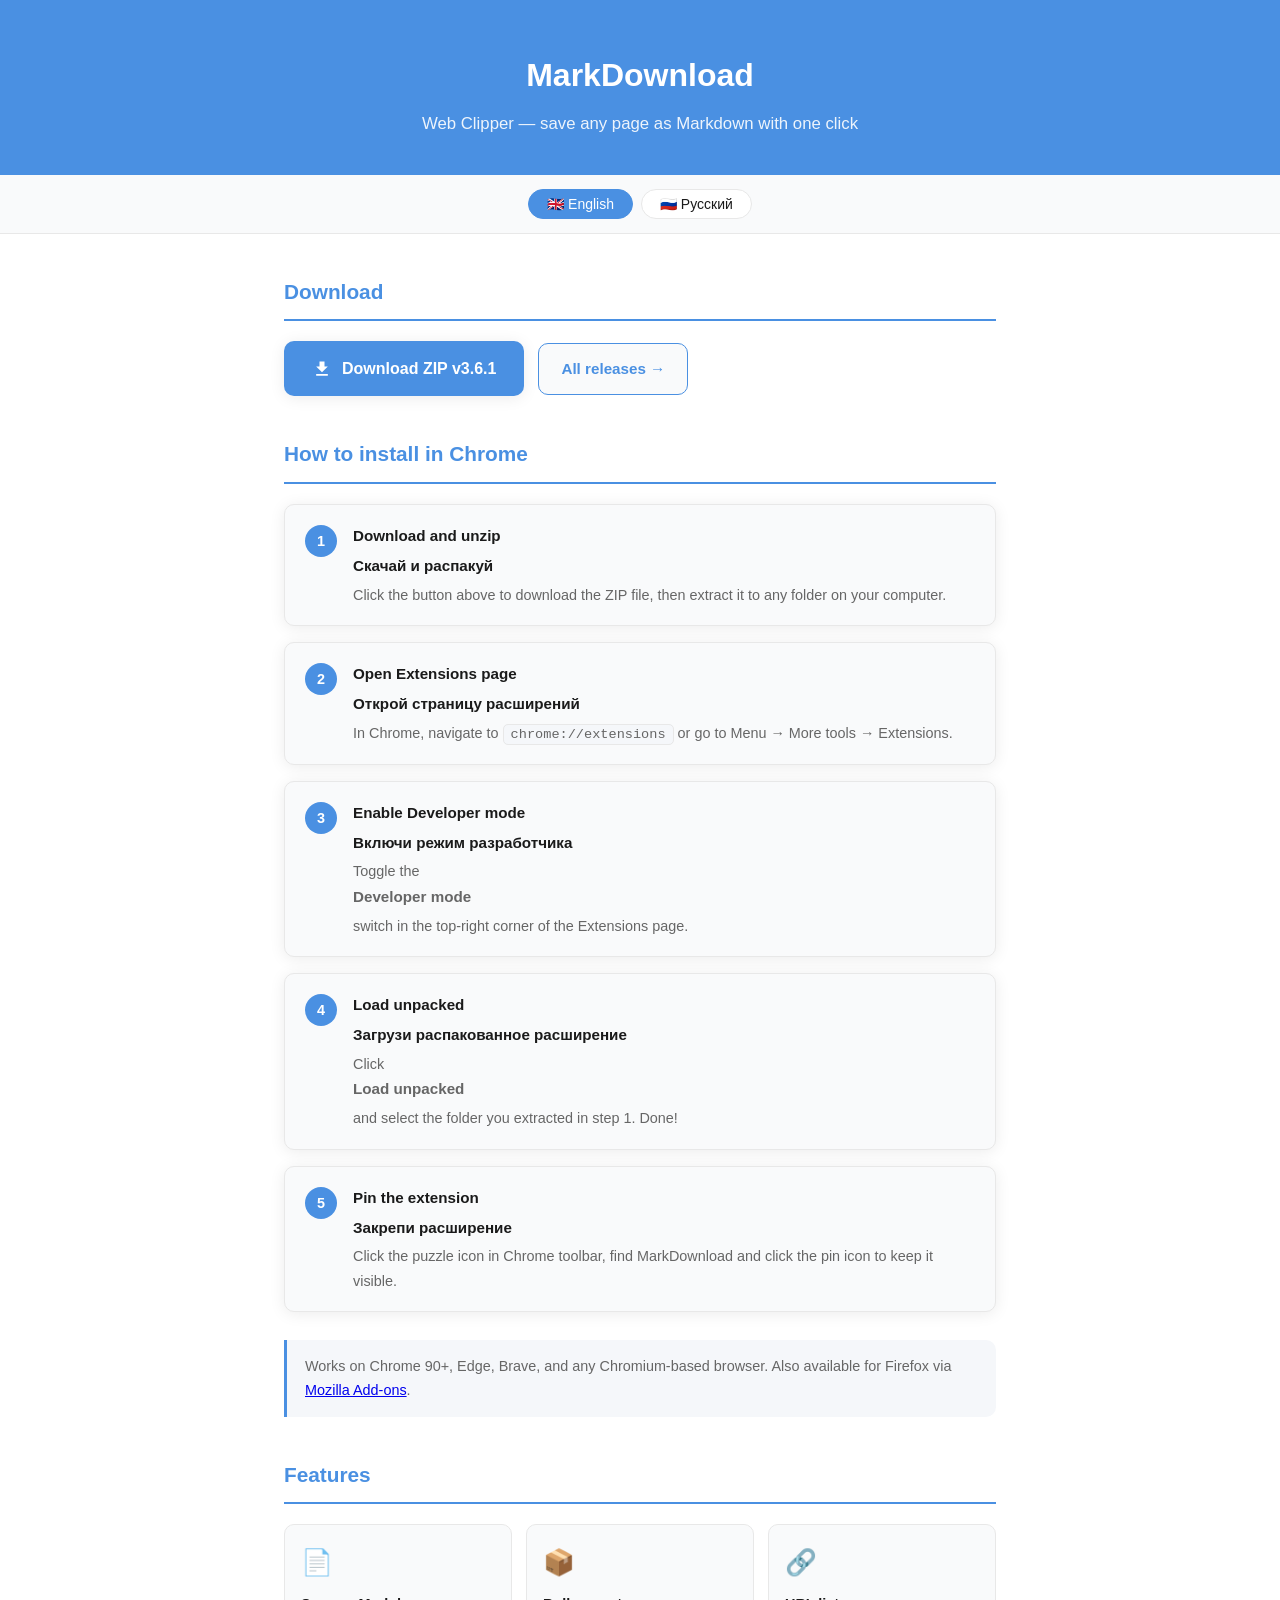
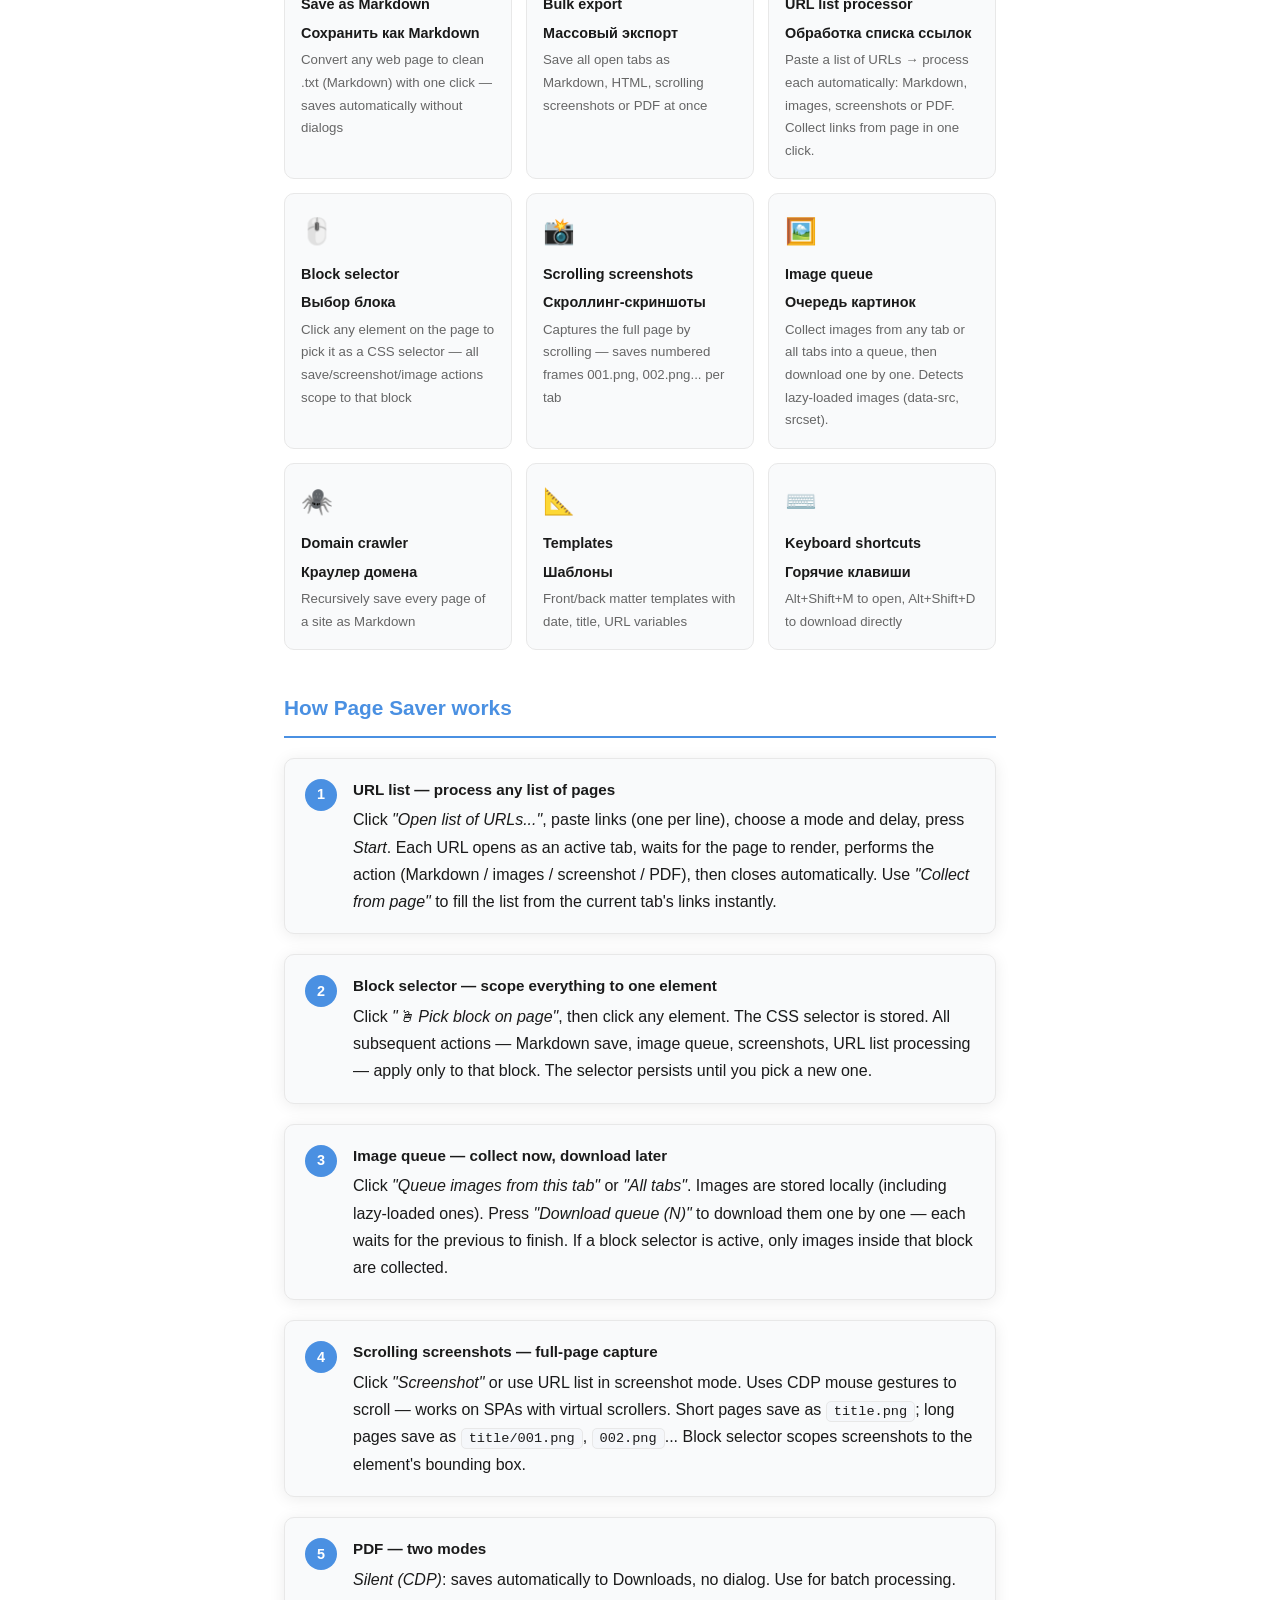
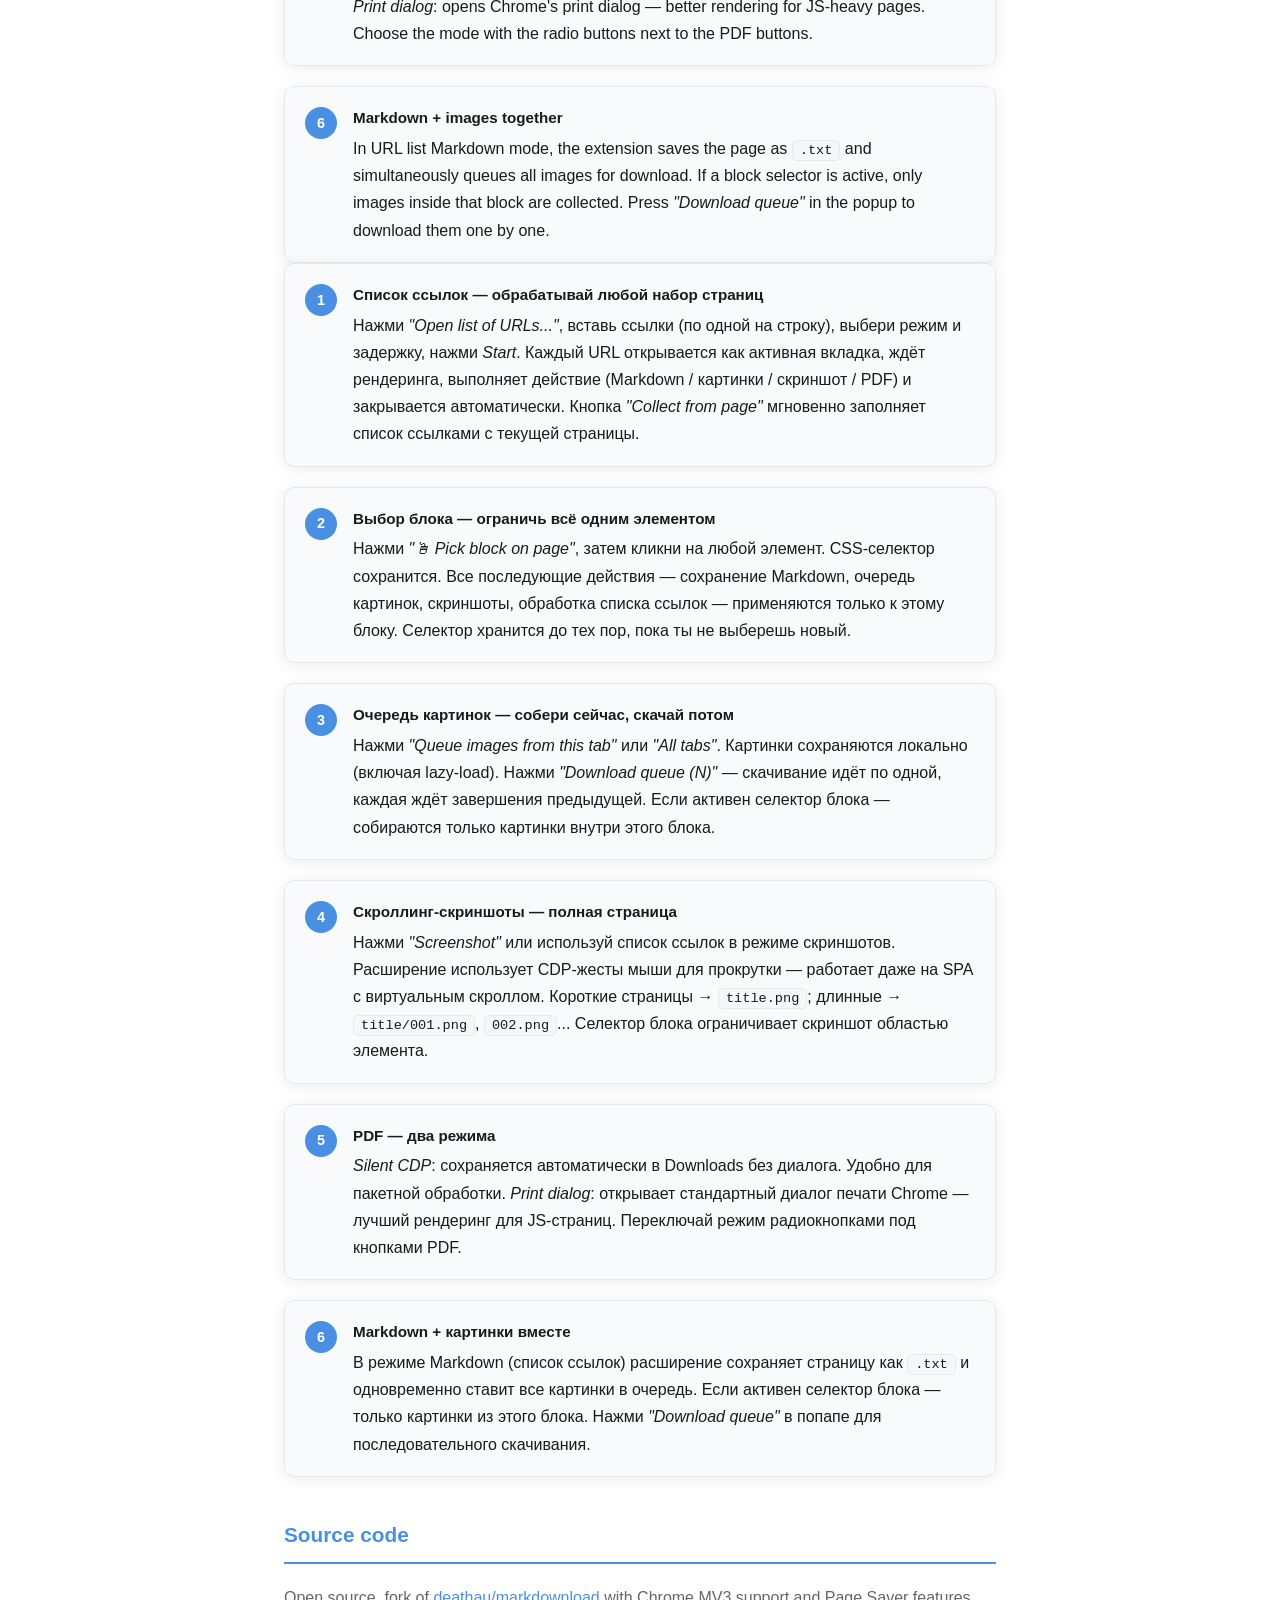
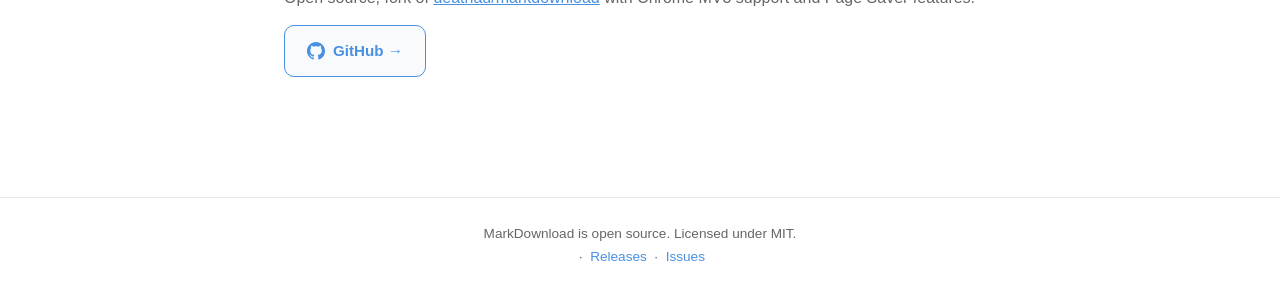
==== commit 5dbe8013: "Update docs version to 3.6.1 Co-Authored-By: neo3610 <neo3610@users.noreply.github.com>" ====
--- a/docs/index.html
+++ b/docs/index.html
@@ -201,10 +201,10 @@
     <h2 data-lang="ru">Скачать</h2>
 
     <div class="btn-row">
-      <a class="download-btn" href="https://github.com/neo37/markdownload/releases/latest/download/markdownload-v3.6.0.zip" id="dl-zip">
+      <a class="download-btn" href="https://github.com/neo37/markdownload/releases/latest/download/markdownload-v3.6.1.zip" id="dl-zip">
         <svg viewBox="0 0 24 24"><path d="M19 9h-4V3H9v6H5l7 7 7-7zM5 18v2h14v-2H5z"/></svg>
-        <span data-lang="en" class="visible">Download ZIP v3.6.0</span>
-        <span data-lang="ru">Скачать ZIP v3.6.0</span>
+        <span data-lang="en" class="visible">Download ZIP v3.6.1</span>
+        <span data-lang="ru">Скачать ZIP v3.6.1</span>
       </a>
       <a class="alt-btn" href="https://github.com/neo37/markdownload/releases/latest" target="_blank">
         <span data-lang="en" class="visible">All releases →</span>
